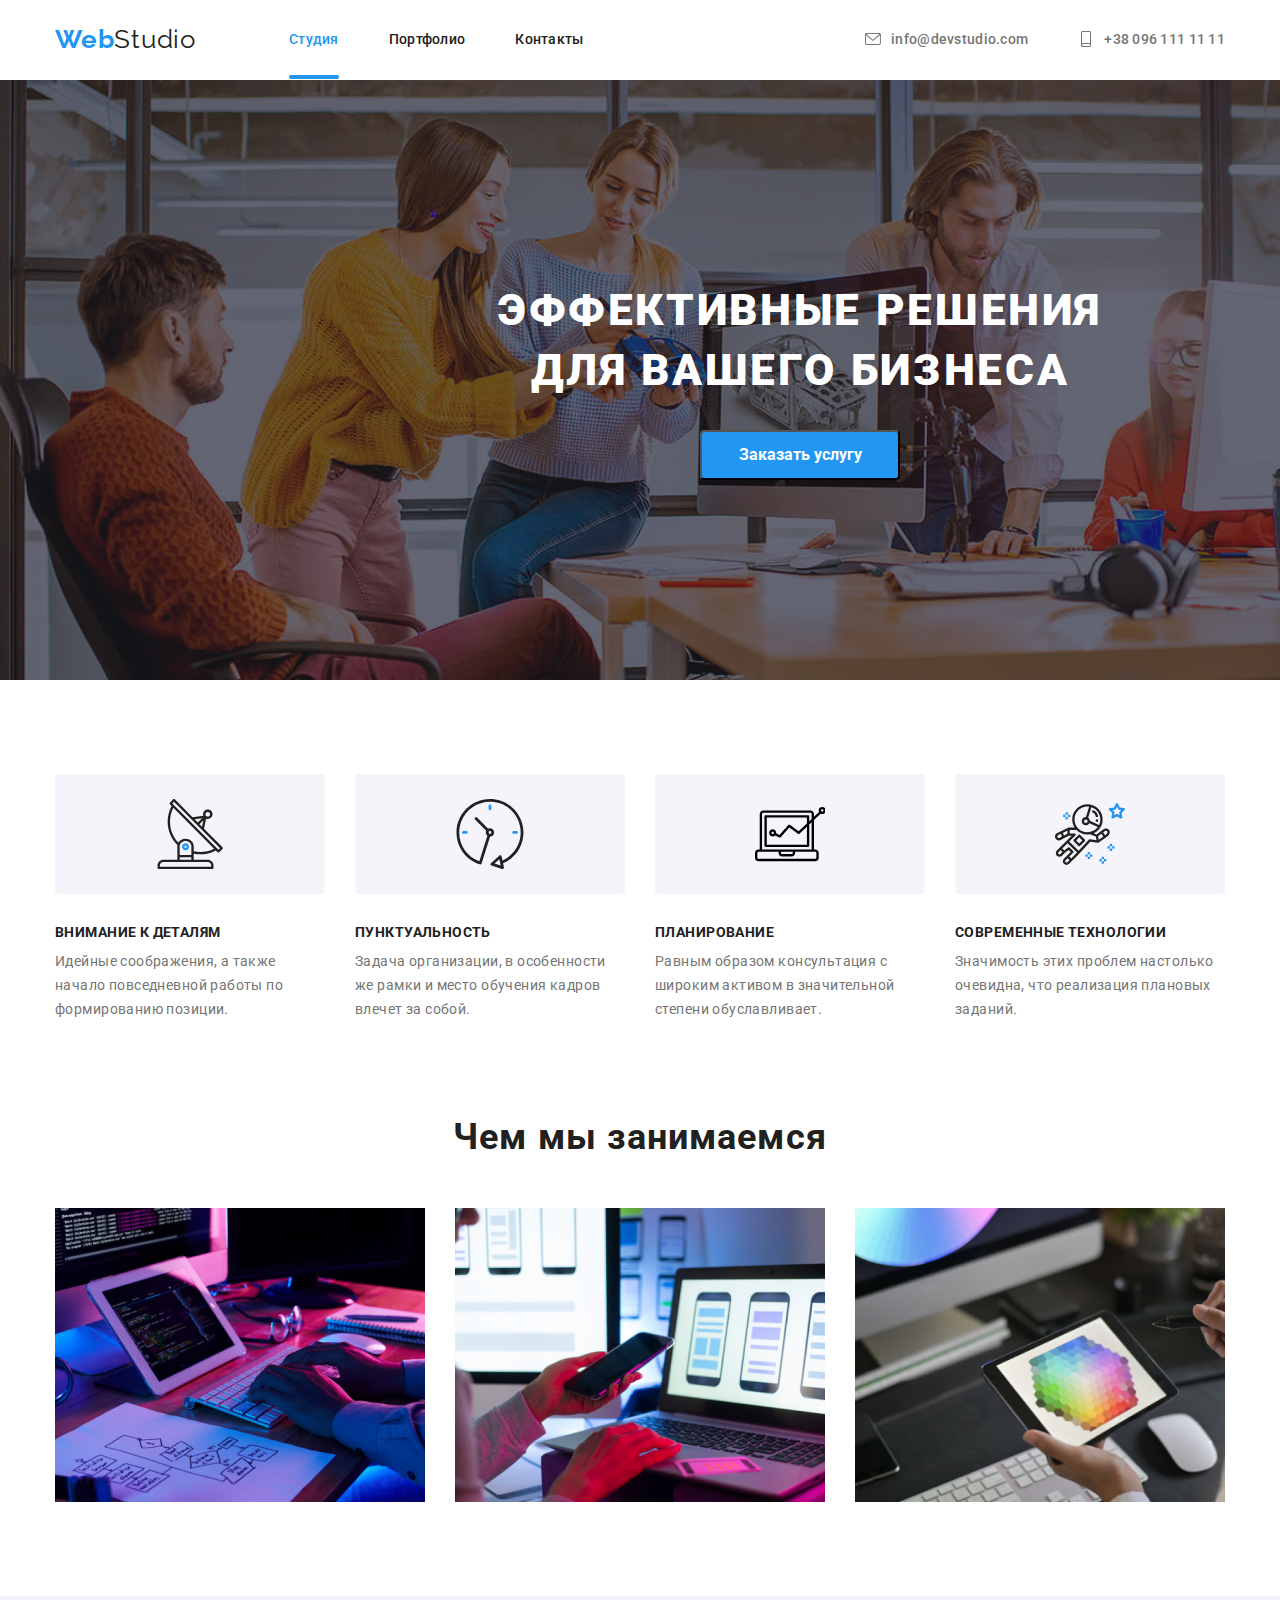
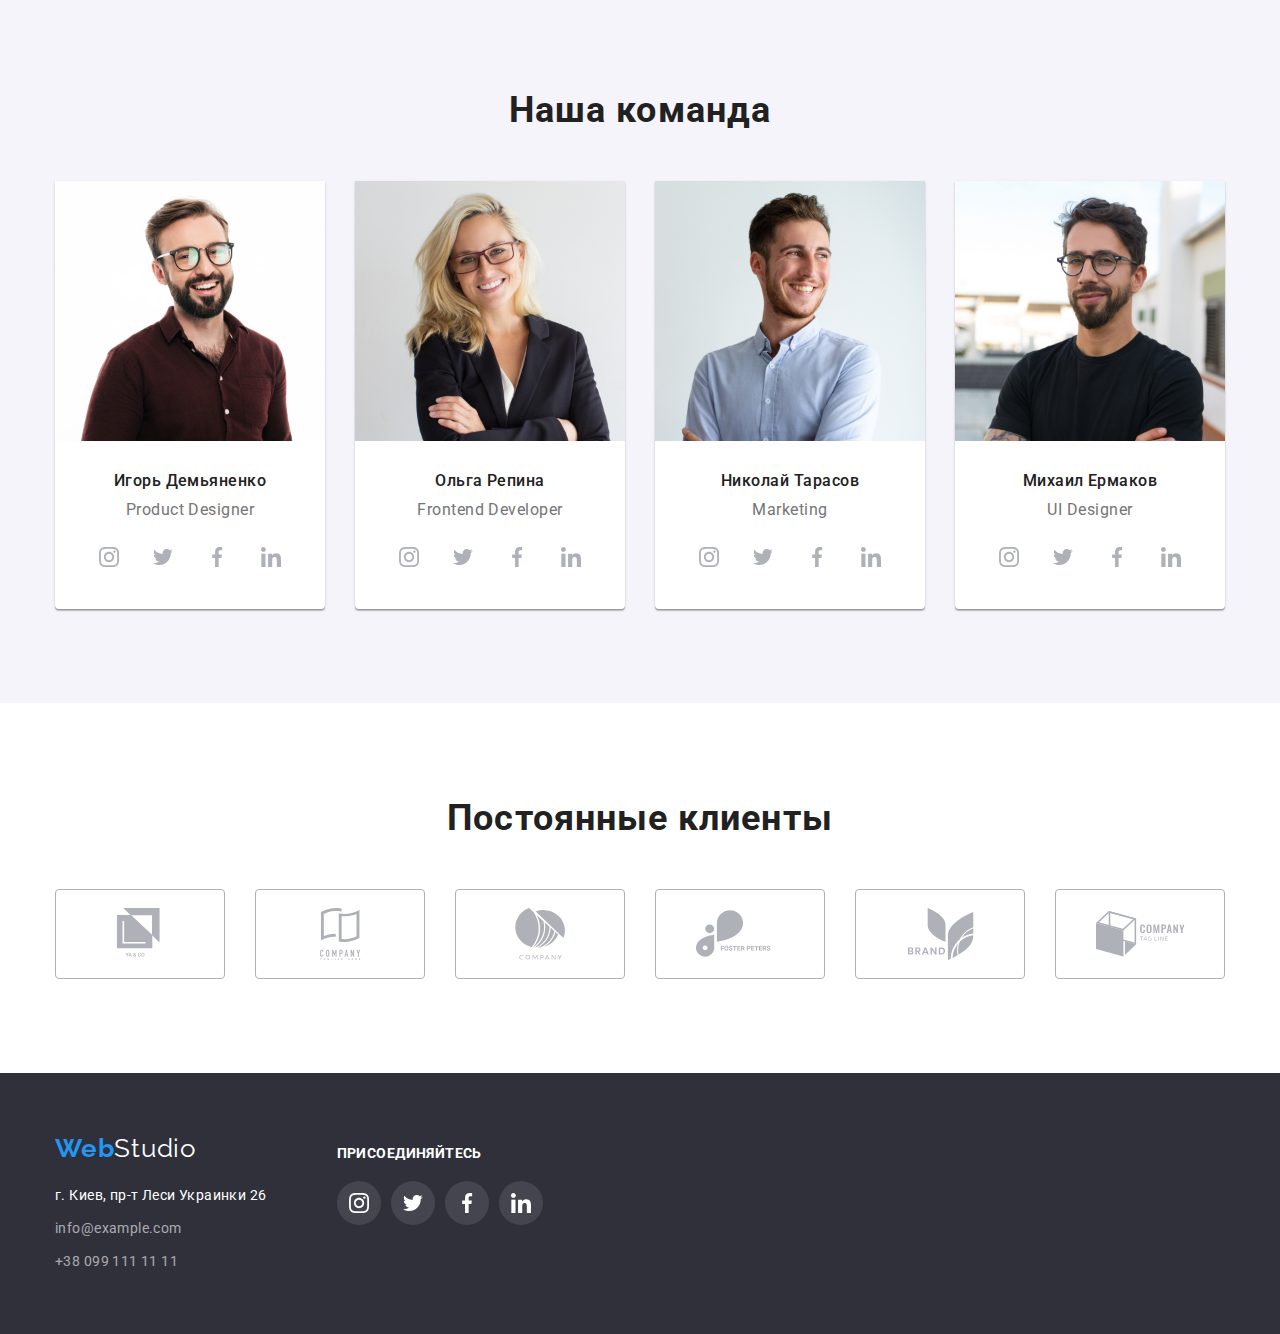
==== index.html @ 13886eb4 "1" ====
<!DOCTYPE html>
<html lang="ru">
<head>
    <meta charset="UTF-8">
    <meta name="viewport" content="width=device-width, initial-scale=1.0">
    <title>Web Studio</title>
    <link rel="stylesheet" href="https://cdnjs.cloudflare.com/ajax/libs/modern-normalize/1.0.0/modern-normalize.min.css" />
    <link rel="preconnect" href="https://fonts.gstatic.com">
    <link
        href="https://fonts.googleapis.com/css2?family=Oleo+Script&family=Raleway:wght@700&family=Roboto:wght@400;500;700;900&display=swap"
        rel="stylesheet">
        <link rel="stylesheet" href="/css/styles.css">
</head>
<body>
    <header class="header">
       <div class="container">
            <a class="header-logo" href="/index.html" lang="en"><span class="header-logo-span-web">Web</span><span
                    class="header-logo-span-studio">Studio</span></a>
            <nav class="navigation">
                <ul class="navigation-list">
                    <li class="navigation-list-item"><a class="navigation-list-item-link link-accent" href="/index.html">Студия</a></li>
                    <li class="navigation-list-item"><a class="navigation-list-item-link" href="/portfolio.html">Портфолио</a></li>
                    <li class="navigation-list-item"><a class="navigation-list-item-link" href="#">Контакты</a></li>
                </ul>
            </nav>
            <ul class="header-contact">
                <li class="header-contact-item">
                    <a class="header-contact-item-link"
                        href="mailto:info@devstudio.com"><svg class="header-contact-link-icon">
                            <use href="/images/sprite.svg#icon-envelope"></use>
                        </svg>  <span>info@devstudio.com</span></a></li>
                <li class="header-contact-item"><a class="header-contact-item-link" href="tel:+380961111111"> <svg class="header-contact-link-icon">
                    <use href="/images/sprite.svg#icon-smartphone"></use>
                </svg>  <span>+38 096 111 11 11</span></a>
                </li>
            </ul>
       </div>
    </header>
    <main>
        <!-- HERO -->
        <section class="hero">
            <div class="container">
                <h1 class="hero-title">ЭФФЕКТИВНЫЕ РЕШЕНИЯ <br> ДЛЯ ВАШЕГО БИЗНЕСА</h1>
                <button class="modal-btn" type="button" data-modal-open><span class="modal-btn-text">Заказать услугу</span></button>
            </div>
        </section>
        <!-- Features -->
        <section class="features">
            <div class="container">
                <h2 class="visually-hidden">Особенности</h2>
                <ul class="features-list">
                    <li class="features-list-item">
                        <div class="features-list-icon-border">
                        <svg class="features-list-icon">
                            <use href="/images/sprite.svg#icon-satellite-antenna"></use>
                        </svg>
                        </div>
                        <h3 class="features-list-item-title">ВНИМАНИЕ К ДЕТАЛЯМ</h3>
                        <p class="features-list-item-text">Идейные соображения, а также <br>
                            начало повседневной работы по <br>
                            формированию позиции.
                        </p>
                    </li>
                    <li class="features-list-item">
                        <div class="features-list-icon-border">
                        <svg class="features-list-icon">
                            <use href="/images/sprite.svg#icon-clock"></use>
                        </svg>
                        </div>
                        <h3 class="features-list-item-title">ПУНКТУАЛЬНОСТЬ</h3>
                        <p class="features-list-item-text">Задача организации, в особенности <br>
                            же рамки и место обучения кадров <br>
                            влечет за собой.
                        </p>
                    </li>
                    <li class="features-list-item">
                        <div class="features-list-icon-border">
                        <svg class="features-list-icon">
                            <use href="/images/sprite.svg#icon-computer"></use>
                        </svg>
                        </div>
                        <h3 class="features-list-item-title">ПЛАНИРОВАНИЕ</h3>
                        <p class="features-list-item-text">Равным образом консультация с <br>
                            широким активом в значительной <br>
                            степени обуславливает.
                        </p>
                    </li>
                    <li class="features-list-item">
                        <div class="features-list-icon-border">
                        <svg class="features-list-icon">
                            <use href="/images/sprite.svg#icon-astronaut"></use>
                        </svg>
                        </div>
                        <h3 class="features-list-item-title">СОВРЕМЕННЫЕ ТЕХНОЛОГИИ</h3>
                        <p class="features-list-item-text">Значимость этих проблем настолько <br>
                            очевидна, что реализация плановых <br>
                            заданий.
                        </p>
                    </li>
                </ul>
            </div>
        </section>
        <!--ACTIVITIES-->
        <section class="activities">
            <div class="container">
                <h2 class="activities-title">Чем мы занимаемся</h2>
                <ul class="activities-list">
                    <li class="activities-list-item">
                        <img class="activities-list-item-img" src="/images/img.jpg" alt="сотрудник печатает на клавиатуре" width="370"
                            height="294">
                    </li>
                    <li class="activities-list-item">
                        <img class="activities-list-item-img" src="/images/img-1.jpg" alt="девушка использует смартфон" width="370"
                            height="294">
                    </li>
                    <li class="activities-list-item">
                        <img class="activities-list-item-img" src="/images/img-2.jpg" alt="сотрудник использует палитру на планшете"
                            width="370" height="294">
                    </li>
                </ul>
            </div>
        </section>
        <!--TEAM-->
        <section class="team">
            <div class="container">
                <h2 class="team-title">Наша команда</h2>
                <ul class="team-list">
                    <li class="team-list-item">
                        <img class="team-list-iteam-img" src="/images/team/img.jpg" alt="фото Игоря Демьяненко" width="270"
                            height="260">
                            
                        <h3 class="team-list-item-title">Игорь Демьяненко</h3>
                        <p class="team-list-item-text" lang="en">Product Designer</p>
                        <ul class="team-social-link-list">
                            <li class="team-social-link-list-item">
                            <a class="team-social-link" href="">
                                <svg class="team-social-icon">
                                    <use href="/images/sprite.svg#icon-instagram"></use>
                                </svg>
                            </a>
                            </li>
                            <li class="team-social-link-list-item">
                            <a class="team-social-link" href="">
                                <svg class="team-social-icon">
                                    <use href="/images/sprite.svg#icon-twiter"></use>
                                </svg>
                            </a>
                            </li>
                            <li class="team-social-link-list-item">
                            <a class="team-social-link" href="">
                                <svg class="team-social-icon">
                                    <use href="/images/sprite.svg#icon-facebook"></use>
                                </svg>
                            </a>
                            </li>
                            <li class="team-social-link-list-item">
                            <a class="team-social-link" href="">
                                <svg class="team-social-icon">
                                    <use href="/images/sprite.svg#icon-linkedin"></use>
                                </svg>
                            </a>
                            </li>
                        </ul>
                        
                    </li>
                    <li class="team-list-item">
                        <img class="team-list-iteam-img" src="/images/team/img-1.jpg" alt="фото Ольги Репиной" width="270" height="260">
                     
                        <h3 class="team-list-item-title">Ольга Репина</h3>
                        <p class="team-list-item-text" lang="en">Frontend Developer</p>
                        <ul class="team-social-link-list">
                            <li class="team-social-link-list-item">
                                <a class="team-social-link" href="">
                                    <svg class="team-social-icon">
                                        <use href="/images/sprite.svg#icon-instagram"></use>
                                    </svg>
                                </a>
                            </li>
                            <li class="team-social-link-list-item">
                                <a class="team-social-link" href="">
                                    <svg class="team-social-icon">
                                        <use href="/images/sprite.svg#icon-twiter"></use>
                                    </svg>
                                </a>
                            </li>
                            <li class="team-social-link-list-item">
                                <a class="team-social-link" href="">
                                    <svg class="team-social-icon">
                                        <use href="/images/sprite.svg#icon-facebook"></use>
                                    </svg>
                                </a>
                            </li>
                            <li class="team-social-link-list-item">
                                <a class="team-social-link" href="">
                                    <svg class="team-social-icon">
                                        <use href="/images/sprite.svg#icon-linkedin"></use>
                                    </svg>
                                </a>
                            </li>
                        </ul>
                      
                    </li>
                    <li class="team-list-item">
                        <img class="team-list-iteam-img" src="/images/team/img-2.jpg" alt="фото Николая Тарасова" width="270"
                            height="260">
                        
                        <h3 class="team-list-item-title">Николай Тарасов</h3>
                        <p class="team-list-item-text" lang="en">Marketing</p>
                    <ul class="team-social-link-list">
                        <li class="team-social-link-list-item">
                            <a class="team-social-link" href="">
                                <svg class="team-social-icon">
                                    <use href="/images/sprite.svg#icon-instagram"></use>
                                </svg>
                            </a>
                        </li>
                        <li class="team-social-link-list-item">
                            <a class="team-social-link" href="">
                                <svg class="team-social-icon">
                                    <use href="/images/sprite.svg#icon-twiter"></use>
                                </svg>
                            </a>
                        </li>
                        <li class="team-social-link-list-item">
                            <a class="team-social-link" href="">
                                <svg class="team-social-icon">
                                    <use href="/images/sprite.svg#icon-facebook"></use>
                                </svg>
                            </a>
                        </li>
                        <li class="team-social-link-list-item">
                            <a class="team-social-link" href="">
                                <svg class="team-social-icon">
                                    <use href="/images/sprite.svg#icon-linkedin"></use>
                                </svg>
                            </a>
                        </li>
                    </ul>
                    </li>
                    <li class="team-list-item">
                        <img class="team-list-iteam-img" src="/images/team/img-3.jpg" alt="фото Михаила Ермакова" width="270"
                            height="260">
                            
                        <h3 class="team-list-item-title">Михаил Ермаков</h3>
                        <p class="team-list-item-text" lang="en">UI Designer</p>
                        <ul class="team-social-link-list">
                            <li class="team-social-link-list-item">
                                <a class="team-social-link" href="">
                                    <svg class="team-social-icon">
                                        <use href="/images/sprite.svg#icon-instagram"></use>
                                    </svg>
                                </a>
                            </li>
                            <li class="team-social-link-list-item">
                                <a class="team-social-link" href="">
                                    <svg class="team-social-icon">
                                        <use href="/images/sprite.svg#icon-twiter"></use>
                                    </svg>
                                </a>
                            </li>
                            <li class="team-social-link-list-item">
                                <a class="team-social-link" href="">
                                    <svg class="team-social-icon">
                                        <use href="/images/sprite.svg#icon-facebook"></use>
                                    </svg>
                                </a>
                            </li>
                            <li class="team-social-link-list-item">
                                <a class="team-social-link" href="">
                                    <svg class="team-social-icon">
                                        <use href="/images/sprite.svg#icon-linkedin"></use>
                                    </svg>
                                </a>
                            </li>
                        </ul>
                        
                    </li>
                </ul>
            </div>
        </section>
        <!--Partners-->
        <section class="partners">
            <div class="container">
            <h2 class="partners-title">Постоянные клиенты</h2>
            <ul class="partners-logo-list">
                <li class="partners-logo-list-item">
                    <a class="partners-logo-link" href="">
                        <svg class="partners-logo-icon">
                            <use href="/images/sprite.svg#icon-logo-1" ></use>
                        </svg>
                    </a>
                </li>
                <li class="partners-logo-list-item">
                    <a class="partners-logo-link" href="">
                    <svg class="partners-logo-icon">
                        <use href="/images/sprite.svg#icon-logo-2" ></use>
                    </svg>
                    </a>
                </li>
                <li class="partners-logo-list-item">
                    <a class="partners-logo-link" href="">
                    <svg class="partners-logo-icon">
                        <use href="/images/sprite.svg#icon-logo-3" ></use>
                    </svg>
                    </a>
                </li>
                <li class="partners-logo-list-item">
                    <a class="partners-logo-link" href="">
                    <svg class="partners-logo-icon">
                        <use href="/images/sprite.svg#icon-logo-4" ></use>
                    </svg>
                    </a>
                </li>
                <li class="partners-logo-list-item">
                    <a class="partners-logo-link" href="">
                    <svg class="partners-logo-icon">
                        <use href="/images/sprite.svg#icon-logo-5" ></use>
                    </svg>
                    </a>
                </li>
                <li class="partners-logo-list-item">
                    <a class="partners-logo-link" href="">
                    <svg class="partners-logo-icon">
                        <use href="/images/sprite.svg#icon-logo-6" ></use>
                    </svg>
                    </a>
                </li>
            </ul>
            </div>
        </section>
    </main>
    <footer class="footer">
        <div class="container">
            <div class="footer-logo-adress">
            <a class="footer-logo" href="/index.html" lang="en"><span class="footer-logo-span-web">Web</span><span
                    class="footer-logo-span-studio">Studio</span></a>
            <address class="footer-adress">
                <ul class="footer-adress-list">
                    <li class="footer-adress-list-item">
                        <a class="footer-adress-list-item-link-map" href="https://goo.gl/maps/MqSdqKukaZppkvyj8">г. Киев, пр-т Леси
                            Украинки 26</a>
                    </li>
                    <li class="footer-adress-list-item">
                        <a class="footer-adress-list-item-link" href="mailto:info@example.com">info@example.com</a>
                    </li>
                    <li class="footer-adress-list-item">
                        <a class="footer-adress-list-item-link" href="tel:+380991111111">+38 099 111 11 11</a>
                    </li>
                </ul>
                </address>
                </div>
                <div class="footer-social-links">
                <h3 class="footer-social-link-list-title">присоединяйтесь</h3>
                <ul class="footer-social-link-list">
                    <li class="footer-social-link-list-item">
                        <a class="footer-social-link" href="">
                            <svg class="footer-social-icon">
                                <use href="/images/sprite.svg#icon-instagram"></use>
                            </svg>
                        </a>
                    </li>
                    <li class="footer-social-link-list-item">
                        <a class="footer-social-link" href="">
                            <svg class="footer-social-icon">
                                <use href="/images/sprite.svg#icon-twiter"></use>
                            </svg>
                        </a>
                    </li>
                    <li class="footer-social-link-list-item">
                        <a class="footer-social-link" href="">
                            <svg class="footer-social-icon">
                                <use href="/images/sprite.svg#icon-facebook"></use>
                            </svg>
                        </a>
                    </li>
                    <li class="footer-social-link-list-item">
                        <a class="footer-social-link" href="">
                            <svg class="footer-social-icon">
                                <use href="/images/sprite.svg#icon-linkedin"></use>
                            </svg>
                        </a>
                    </li>
                </ul>
                </div>
  </div> 
    </footer>

    <div class="backdrop is-hidden" data-modal>
        <div class="modal">
            <button type="button" class="close-btn" data-modal-close>
                <svg class="close-btn-icon">
                    <use href="/images/sprite.svg#icon-close"></use>
                </svg>
            </button>
        </div>
    </div>
    <script src="./js/modal.js"></script>
</body>
</html>
---- css/styles.css ----
a {
  text-decoration: none;
}

ul,
ol {
  list-style: none;
  margin: 0;
  padding: 0;
}

h1,
h2,
h3,
h4,
h5,
h6 {
  margin: 0;
}

p {
  margin: 0;
}

img {
  display: block;
}

.container {
  width: 1200px;
  padding: 0 15px;
  margin: 0 auto;
}

/*=================HEADER======================*/

.header {
  padding-top: 24px;
  padding-bottom: 25px;
}

.header .container {
  display: flex;
  align-items: center;
}

.navigation {
  display: flex;
  align-items: center;
}

.navigation-list {
  display: flex;
}

.navigation-list-item:not(:last-child) {
  margin-right: 50px;
}

.header-contact {
  display: flex;
}

.header-logo {
  margin-right: 93px;
}

.header-contact {
  margin-left: auto;
}

.header-contact-item:not(:last-child) {
  margin-right: 50px;
}

.header-logo-span-web {
  font-family: 'Raleway', sans-serif;
  font-style: normal;
  font-weight: 700;
  font-size: 26px;
  line-height: 1.192;

  letter-spacing: 0.03em;

  color: #2196f3;
}

.header-logo-span-studio {
  font-family: 'Raleway', sans-serif;
  font-style: normal;
  font-weight: 400;
  font-size: 26px;
  line-height: 1.192;

  letter-spacing: 0.03em;

  color: #212121;
}

.navigation-list-item-link {
  position: relative;
  font-family: 'Roboto', sans-serif;
  font-style: normal;
  font-weight: 500;
  font-size: 14px;
  line-height: 1.143;
  letter-spacing: 0.02em;
  cursor: pointer;
  color: #212121;

  transition-property: color;
  transition-duration: 500ms;
  transition-timing-function: cubic-bezier(0.4, 0, 0.2, 1);
}

.link-accent {
  color: #2196f3;
}

.link-accent::after {
  content: '';
  position: absolute;
  display: block;
  width: 100%;
  height: 4px;
  top: 43.5px;
  background-color: #2196f3;
  border-radius: 2px;
}

.navigation-list-item-link:hover,
.navigation-list-item-link:focus {
  color: #2196f3;
}

.navigation-list-item-link:active {
  color: #2196f3;
}

.header-contact-item-link {
  display: flex;
  font-family: 'Roboto', sans-serif;
  font-style: normal;
  font-weight: 500;
  font-size: 14px;
  line-height: 1.143;
  letter-spacing: 0.02em;
  cursor: pointer;

  color: #757575;

  transition-property: color;
  transition-duration: 500ms;
  transition-timing-function: cubic-bezier(0.4, 0, 0.2, 1);
}

.header-contact-item-link:hover,
.header-contact-item-link:focus {
  color: #2196f3;
}

.header-contact-link-icon {
  width: 16px;
  height: 16px;
  fill: #757575;
  margin-right: 10px;
}

.header-contact-item-link:hover .header-contact-link-icon,
.header-contact-item-link:focus .header-contact-link-icon {
  fill: #2196f3;
}

/*=================HEADER END======================*/

/*=================HERO======================*/

.hero {
  padding-top: 200px;
  padding-bottom: 200px;
  width: 1600px;
  height: 600px;
  margin: 0 auto;
  background-image: linear-gradient(
      rgba(47, 48, 58, 0.4),
      rgba(47, 48, 58, 0.4)
    ),
    url(/images/hero-background.jpg);
  background-repeat: no-repeat;
  background-position: center;
  background-size: cover;
}

.hero .container {
  display: block;
}

.hero-title {
  font-family: 'Roboto', sans-serif;
  font-style: normal;
  font-weight: 900;
  font-size: 44px;
  line-height: 1.364;

  text-align: center;
  letter-spacing: 0.06em;
  text-transform: uppercase;

  color: #ffffff;
}

.modal-btn {
  min-width: 200px;
  height: 50px;
  margin-left: 485px;
  margin-right: 485px;
  margin-top: 30px;
  background: #2196f3;
  border-radius: 4px;
  box-shadow: 0px 4px 4px rgba(0, 0, 0, 0.15);
  cursor: pointer;
}

.modal-btn-text {
  font-family: 'Roboto', sans-serif;
  font-style: normal;
  font-weight: 700;
  font-size: 16px;
  line-height: 1.875;

  color: #ffffff;
}

/*=================HERO END======================*/

/*=================FEATURES======================*/

.features {
  padding-top: 94px;
  padding-bottom: 94px;
}

.features .container {
  display: flex;
  align-items: center;
}

.features-list {
  display: flex;
}

.features-list-item {
  min-width: 270px;
}

.features-list-item:not(:last-child) {
  margin-right: 30px;
}

.visually-hidden {
  position: absolute;
  width: 1px;
  height: 1px;
  margin: -1px;
  border: 0;
  padding: 0;

  white-space: nowrap;
  clip-path: inset(100%);
  clip: rect(0 0 0 0);
  overflow: hidden;
}

.features-list-item-title {
  font-family: 'Roboto', sans-serif;
  font-style: normal;
  font-weight: 700;
  font-size: 14px;
  line-height: 1.143;
  letter-spacing: 0.03em;
  text-transform: uppercase;
  margin-top: 30px;

  color: #212121;
}

.features-list-item-text {
  font-family: 'Roboto', sans-serif;
  font-style: normal;
  font-weight: 400;
  font-size: 14px;
  line-height: 1.714;

  letter-spacing: 0.03em;

  color: #757575;
  margin-top: 10px;
}

.features-list-icon-border {
  width: 270px;
  height: 120px;

  background: #f5f4fa;
  border-radius: 4px;
}

.features-list-icon {
  width: 70px;
  height: 70px;
  margin-top: 25px;
  margin-bottom: 25px;
  margin-left: 100px;
  margin-right: 100px;
}

/*=================FEATURES END======================*/

/*=================ACTIVITIES======================*/

.activities {
  padding-bottom: 94px;
}

.activities-title {
  font-family: 'Roboto', sans-serif;
  font-style: normal;
  font-weight: 700;
  font-size: 36px;
  line-height: 1.167;
  text-align: center;
  letter-spacing: 0.03em;

  color: #212121;
}

.activities-list {
  display: flex;
  margin-top: 50px;
}

.activities-list-item:not(:last-child) {
  margin-right: 30px;
}

/*=================ACTIVITIES END======================*/

/*=================TEAM======================*/

.team {
  padding-top: 94px;
  padding-bottom: 94px;
  background-color: #f5f4fa;
}

.team-list {
  display: flex;
  margin-top: 50px;
}

.team-list-item-title {
  margin-top: 30px;
  margin-bottom: 10px;
}

.team-list-item-text {
  margin-bottom: 30px;
}

.team-list-item:not(:last-child) {
  margin-right: 30px;
}

.team-list-item {
  background-color: #ffffff;
  min-width: 270px;
  border-radius: 0px 0px 4px 4px;
  box-shadow: 0px 1px 3px rgba(0, 0, 0, 0.12), 0px 1px 1px rgba(0, 0, 0, 0.14),
    0px 2px 1px rgba(0, 0, 0, 0.2);
}

.team-title {
  font-family: 'Roboto', sans-serif;
  font-style: normal;
  font-weight: 700;
  font-size: 36px;
  line-height: 1, 167;
  text-align: center;
  letter-spacing: 0.03em;

  color: #212121;
}

.team-list-item-title {
  font-family: 'Roboto', sans-serif;
  font-style: normal;
  font-weight: 500;
  font-size: 16px;
  line-height: 1.188;

  text-align: center;
  letter-spacing: 0.03em;

  color: #212121;
}

.team-list-item-text {
  font-family: 'Roboto', sans-serif;
  font-style: normal;
  font-weight: 400;
  font-size: 16px;
  line-height: 1.188;
  margin-bottom: 16px;

  text-align: center;
  letter-spacing: 0.03em;

  color: #757575;
}

.team-social-link-list {
  display: flex;
  justify-content: space-between;
  width: 206px;
  height: 44px;
  margin-bottom: 30px;
  margin-left: 32px;
  margin-right: 32px;
}

.team-social-link {
  display: flex;
  justify-content: center;
  align-items: center;
  width: 44px;
  height: 44px;
  border-radius: 50%;
  background-color: white;

  transition-property: background-color;
  transition-duration: 500ms;
  transition-timing-function: cubic-bezier(0.4, 0, 0.2, 1);
}

.team-social-link:hover .team-social-icon,
.team-social-link:focus .team-social-icon {
  fill: #ffffff;
}

.team-social-link:hover,
.team-social-link:focus {
  background-color: #2196f3;
}

.team-social-icon {
  width: 20px;
  height: 20px;
  fill: #afb1b8;

  transition-property: fill;
  transition-duration: 500ms;
  transition-timing-function: cubic-bezier(0.4, 0, 0.2, 1);
}

/*=================TEAM END======================*/

/*=================PARTNERS======================*/

.partners {
  padding-top: 94px;
  padding-bottom: 94px;
}

.partners-title {
  font-family: 'Roboto', sans-serif;
  font-style: normal;
  font-weight: 700;
  font-size: 36px;
  line-height: 1.167;
  text-align: center;
  letter-spacing: 0.03em;
  margin-bottom: 50px;

  color: #212121;
}

.partners-logo-list {
  display: flex;
  justify-content: space-between;
}

.partners-logo-link {
  display: flex;
  justify-content: center;
  align-items: center;
  width: 170px;
  height: 90px;

  border: 1px solid #afb1b8;
  box-sizing: border-box;
  border-radius: 4px;

  transition-property: border;
  transition-duration: 500ms;
  transition-timing-function: cubic-bezier(0.4, 0, 0.2, 1);
}

.partners-logo-icon {
  width: 89px;
  height: 52px;
  fill: #afb1b8;

  transition-property: fill;
  transition-duration: 500ms;
  transition-timing-function: cubic-bezier(0.4, 0, 0.2, 1);
}

.partners-logo-link:hover,
.partners-logo-link:focus {
  border: 1px solid #2196f3;
}

.partners-logo-link:hover .partners-logo-icon,
.partners-logo-link:focus .partners-logo-icon {
  fill: #2196f3;
}

/*=================PARTNERS END======================*/

/*=================FOOTER======================*/

.footer {
  background-color: #2f303a;
  padding-top: 60px;
  padding-bottom: 60px;
}

.footer .container {
  display: flex;
}

.footer-logo-adress {
  display: block;
  margin-right: 70px;
}

.footer-social-links {
  width: 206px;
  height: 80px;
  display: block;
  margin-top: 12px;
}

.footer-adress {
  margin-top: 20px;
}

.footer-adress-list-item:not(:last-child) {
  margin-bottom: 9px;
}

.footer-social-link-list-title {
  width: 145px;
  height: 16px;
  font-family: 'Roboto', sans-serif;
  font-style: normal;
  font-weight: 700;
  font-size: 14px;
  line-height: 1.143;
  letter-spacing: 0.03em;
  text-transform: uppercase;

  color: #ffffff;
}

.footer-adress-list-item-link-map {
  font-family: 'Roboto', sans-serif;
  font-style: normal;
  font-weight: 400;
  font-size: 14px;
  line-height: 1.714;

  letter-spacing: 0.03em;

  color: #ffffff;
}

.footer-adress-list-item-link {
  font-family: 'Roboto', sans-serif;
  font-style: normal;
  font-weight: 400;
  font-size: 14px;
  line-height: 1.714;

  letter-spacing: 0.03em;

  color: rgba(255, 255, 255, 0.6);
}

.footer-logo-span-web {
  font-family: 'Raleway', sans-serif;
  font-style: normal;
  font-weight: 700;
  font-size: 26px;
  line-height: 1.192;

  letter-spacing: 0.03em;

  color: #2196f3;
}

.footer-logo-span-studio {
  font-family: 'Raleway', sans-serif;
  font-style: normal;
  font-weight: 400;
  font-size: 26px;
  line-height: 1.192;

  letter-spacing: 0.03em;

  color: white;
}

.footer-social-link-list {
  display: flex;
  justify-content: space-between;
  width: 206px;
  height: 44px;
  margin-top: 20px;
}

.footer-social-link {
  display: flex;
  justify-content: center;
  align-items: center;
  width: 44px;
  height: 44px;
  border-radius: 50%;
  background: rgba(255, 255, 255, 0.1);

  transition-property: background-color;
  transition-duration: 500ms;
  transition-timing-function: cubic-bezier(0.4, 0, 0.2, 1);
}

.footer-social-link:hover .team-social-icon,
.footer-social-link:focus .team-social-icon {
  fill: #ffffff;
}

.footer-social-link:hover,
.footer-social-link:focus {
  background-color: #2196f3;
}

.footer-social-icon {
  width: 20px;
  height: 20px;
  fill: #ffffff;

  transition-property: fill;
  transition-duration: 500ms;
  transition-timing-function: cubic-bezier(0.4, 0, 0.2, 1);
}
/*=================FOOTER END======================*/

/*=================PORTFOLIO======================*/

.portfolio-menu {
  padding-top: 94px;
  padding-bottom: 94px;
}

.portfolio-menu .container {
  width: 1200px;
  padding: 0 10px;
  margin: 0 auto;
}

.portfolio-filters-list {
  display: flex;
  justify-content: center;
  margin-bottom: 50px;
}

.portfolio-filters-list-item:not(:last-child) {
  margin-right: 8px;
}

.projecs-list-item-link {
  display: block;
}

.projects-list {
  display: flex;
  flex-wrap: wrap;
  margin-left: -30px;
  margin-top: -30px;
}

.projecs-list-item {
  margin-left: 30px;
  margin-top: 30px;
  background: #ffffff;
  box-sizing: border-box;
  border: 1px solid #eeeeee;
  flex-basis: calc(100% / 3 - 30px);

  transition-property: background-color, border, box-sizing, box-shadow;
  transition-duration: 500ms;
  transition-timing-function: cubic-bezier(0.4, 0, 0.2, 1);
}

.projecs-list-item .projecs-list-item-link {
  display: block;
  padding-bottom: 22px;
}

.projecs-list-item-title {
  font-family: 'Roboto', sans-serif;
  font-style: normal;
  font-weight: 700;
  font-size: 18px;
  line-height: 2;

  letter-spacing: 0.06em;
  margin-left: 24px;
  margin-right: 24px;
  margin-top: 20px;
  margin-bottom: 4px;
  color: #212121;
}

.projecs-list-item-text {
  font-family: 'Roboto', sans-serif;
  font-style: normal;
  font-weight: 400;
  font-size: 16px;
  line-height: 1.875;
  margin-left: 24px;
  margin-right: 24px;
  margin-bottom: 20px;
  letter-spacing: 0.03em;

  color: #757575;
}

.portfolio-filters-list-item-button {
  font-family: 'Roboto', sans-serif;
  font-style: normal;
  font-weight: 500;
  font-size: 16px;
  line-height: 1.625;
  border-radius: 4px;
  background: #f5f4fa;
  border: #ffffff;
  text-align: center;
  letter-spacing: 0.03em;
  cursor: pointer;

  color: #212121;
  padding: 6px 22px 6px 22px;

  transition-property: color, background-color;
  transition-duration: 500ms;
  transition-timing-function: cubic-bezier(0.4, 0, 0.2, 1);
}

.portfolio-filters-list-item-button:hover,
.portfolio-filters-list-item-button:focus {
  color: #ffffff;
  background-color: #2196f3;
}

.projecs-list-item:hover,
.projecs-list-item:focus {
  background-color: #ffffff;
  border: 1px solid #eeeeee;
  box-sizing: border-box;
  box-shadow: 0px 1px 1px rgba(0, 0, 0, 0.12), 0px 4px 4px rgba(0, 0, 0, 0.06),
    1px 4px 6px rgba(0, 0, 0, 0.16);
}

/*=================PORTFOLIO END======================*/

/*=================BACKDROP======================*/

.backdrop {
  position: fixed;
  left: 0;
  top: 0;
  width: 100%;
  height: 100%;
  background-color: rgba(0, 0, 0, 0.2);

  transition: all 500ms cubic-bezier(0.4, 0, 0.2, 1);
}

.modal {
  position: absolute;
  left: 50%;
  top: 50%;
  transform: translate(-50%, -50%);
  width: 528px;
  min-height: 581px;

  background-color: #ffffff;
  box-shadow: 0px 1px 3px rgba(0, 0, 0, 0.12), 0px 1px 1px rgba(0, 0, 0, 0.14),
    0px 2px 1px rgba(0, 0, 0, 0.2);
  border-radius: 4px;
}

.close-btn {
  display: flex;
  align-items: center;
  width: 30px;
  height: 30px;
  position: absolute;
  top: 8px;
  right: 8px;
  border: 1px solid rgba(0, 0, 0, 0.1);
  border-radius: 50%;
  background-color: #ffffff;
  box-sizing: border-box;
}

.close-btn-icon {
  width: 18px;
  height: 18px;
  fill: #000000;
}

.is-hidden {
  opacity: 0;
  visibility: hidden;
  pointer-events: none;
}

/*=================BACKDROP END======================*/
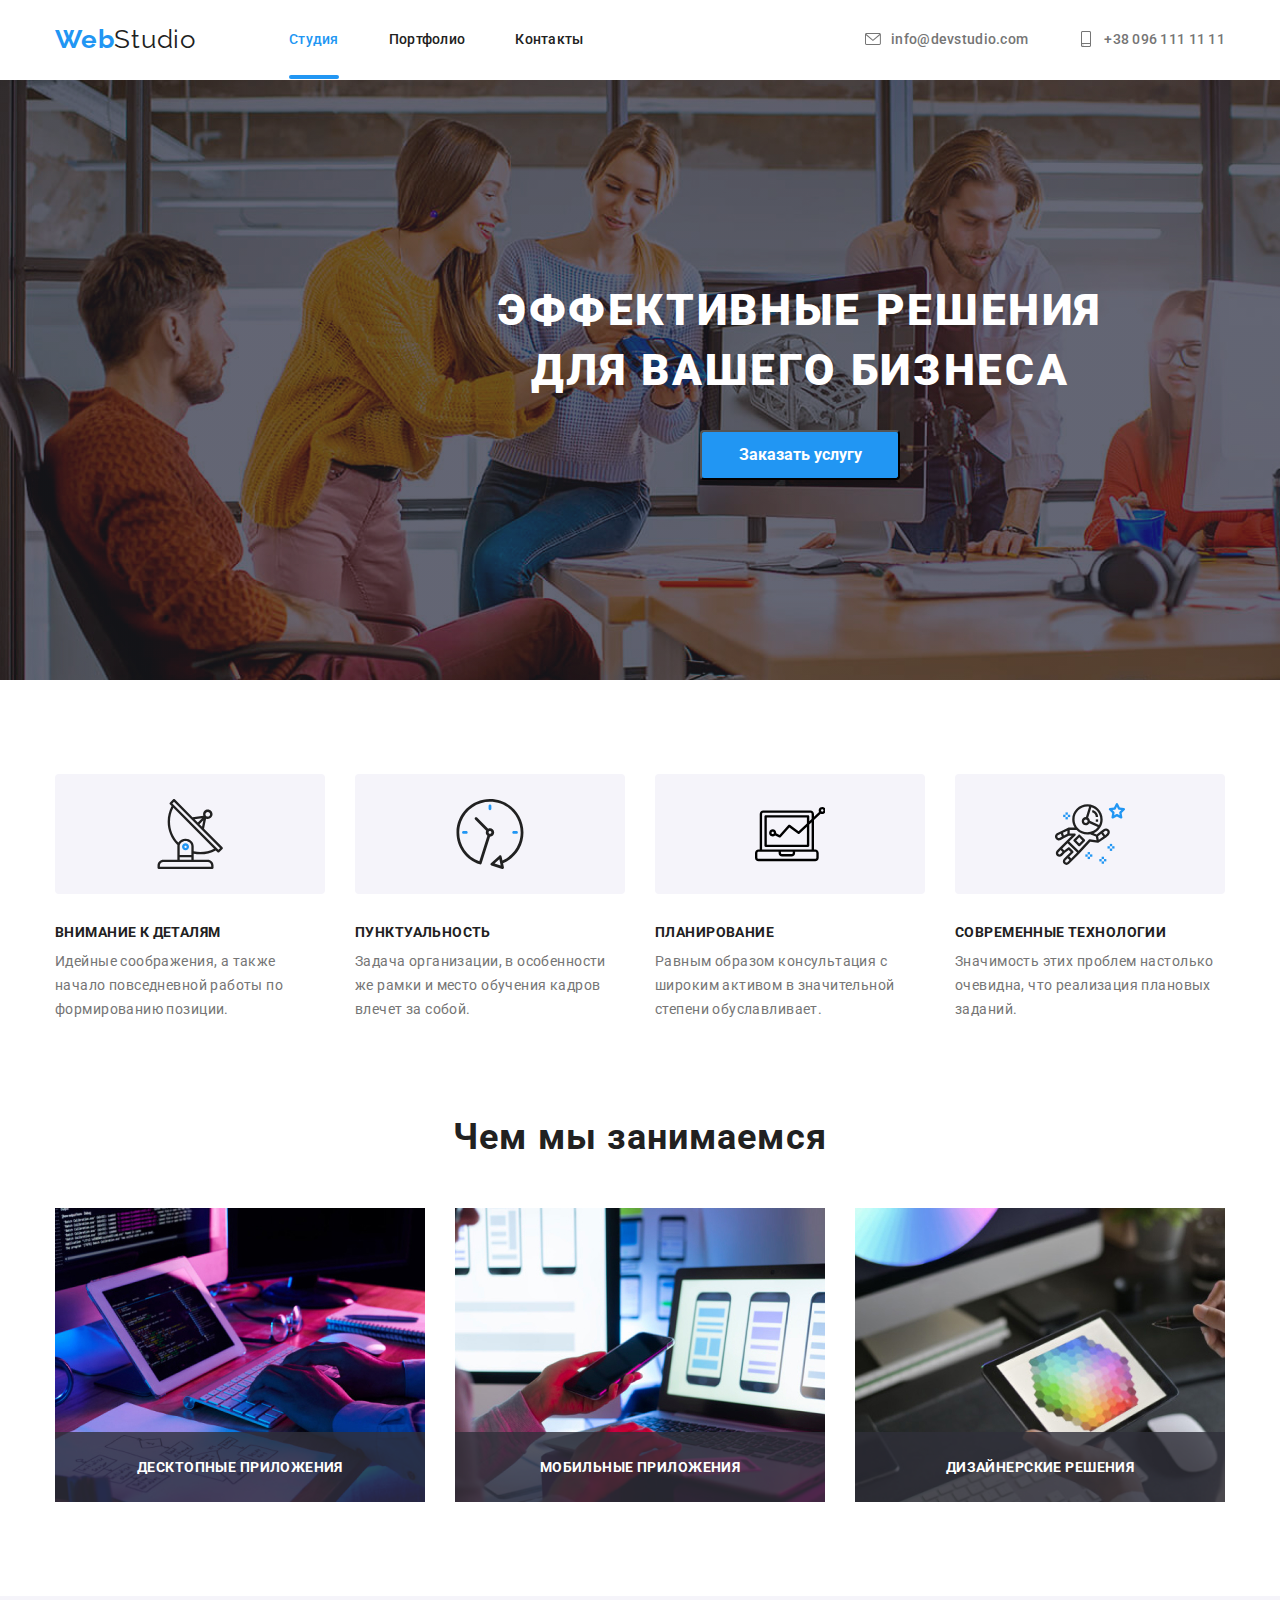
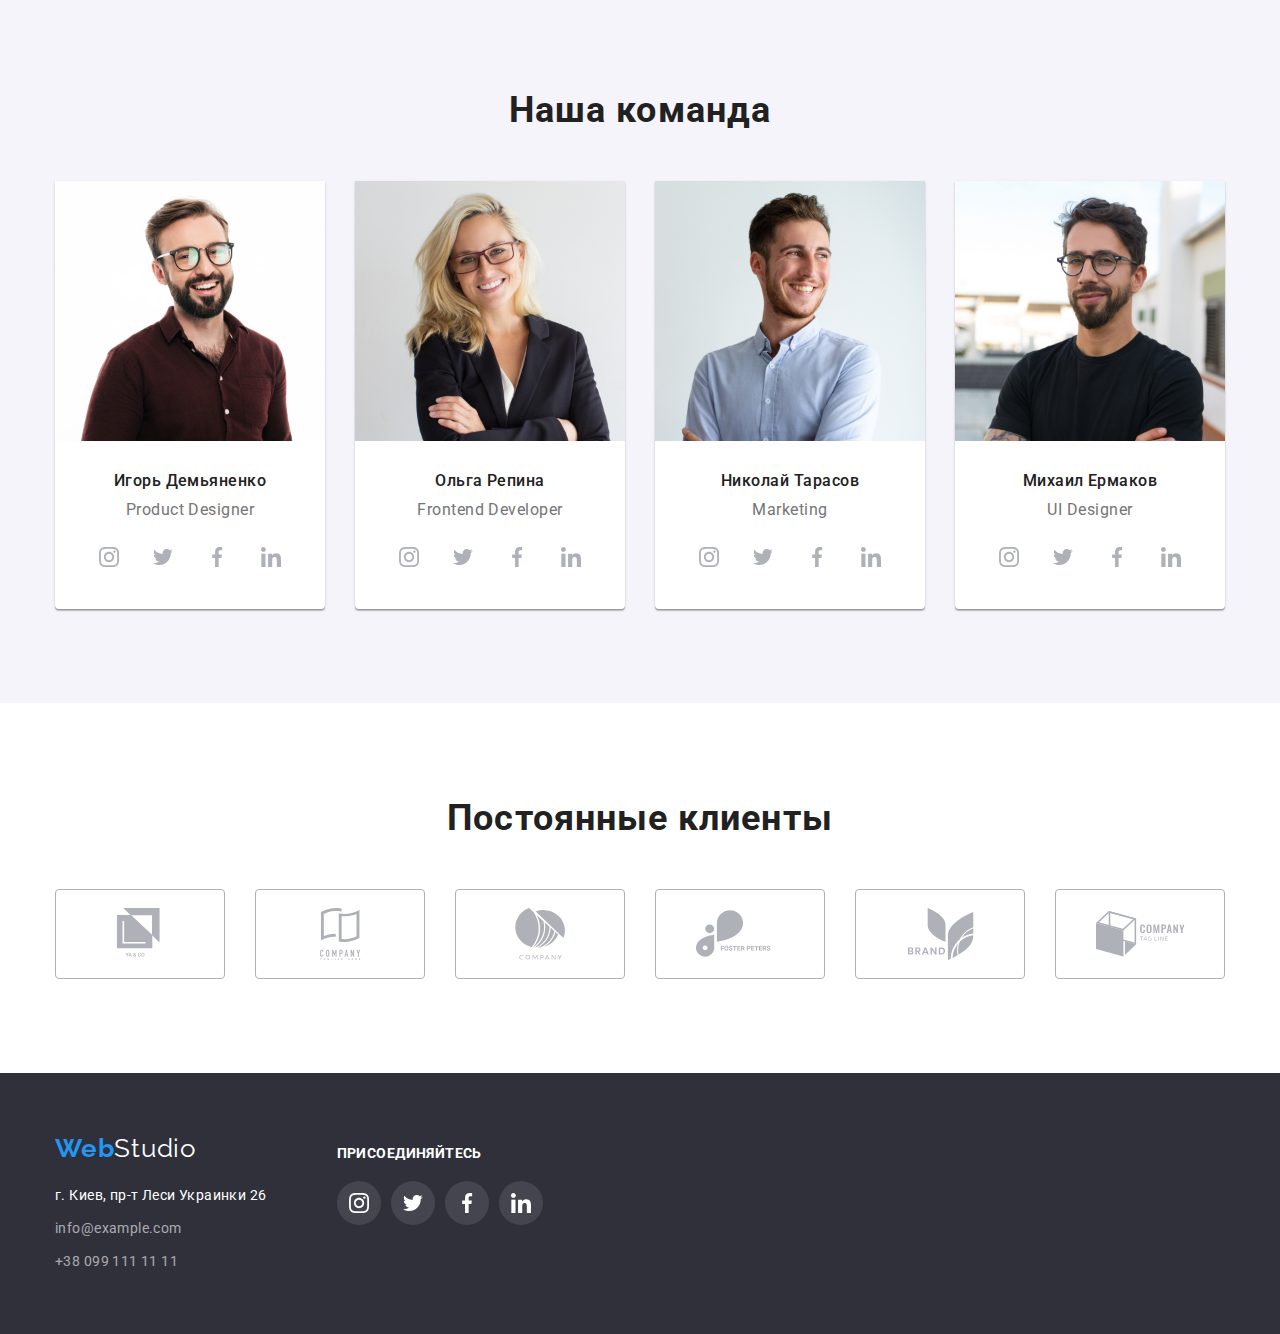
==== commit ba60b496: "2" ====
--- a/index.html
+++ b/index.html
@@ -108,14 +108,23 @@
                     <li class="activities-list-item">
                         <img class="activities-list-item-img" src="/images/img.jpg" alt="сотрудник печатает на клавиатуре" width="370"
                             height="294">
+                            <div class="activities-text-container">
+                                <p class="activities-text">Десктопные приложения</p>
+                            </div>
                     </li>
                     <li class="activities-list-item">
                         <img class="activities-list-item-img" src="/images/img-1.jpg" alt="девушка использует смартфон" width="370"
                             height="294">
+                            <div class="activities-text-container">
+                                <p class="activities-text">Мобильные приложения</p>
+                            </div>
                     </li>
                     <li class="activities-list-item">
                         <img class="activities-list-item-img" src="/images/img-2.jpg" alt="сотрудник использует палитру на планшете"
                             width="370" height="294">
+                        <div class="activities-text-container">
+                            <p class="activities-text">Дизайнерские решения</p>
+                        </div>
                     </li>
                 </ul>
             </div>
--- a/css/styles.css
+++ b/css/styles.css
@@ -343,6 +343,35 @@
   margin-right: 30px;
 }
 
+.activities-list-item {
+  position: relative;
+}
+
+.activities-text {
+  margin-top: 27px;
+  margin-bottom: 27px;
+  font-family: 'Roboto', sans-serif;
+  font-style: normal;
+  font-weight: bold;
+  font-size: 14px;
+  line-height: 1.143;
+  text-align: center;
+  letter-spacing: 0.03em;
+  text-transform: uppercase;
+
+  color: #ffffff;
+}
+
+.activities-text-container {
+  display: inline-flex;
+  justify-content: center;
+  position: absolute;
+  width: 370px;
+  height: 70px;
+  bottom: 0px;
+  background: rgba(47, 48, 58, 0.8);
+}
+
 /*=================ACTIVITIES END======================*/
 
 /*=================TEAM======================*/
@@ -689,6 +718,8 @@
 
 .projecs-list-item-link {
   display: block;
+  overflow: hidden;
+  position: relative;
 }
 
 .projects-list {
@@ -779,6 +810,38 @@
   box-sizing: border-box;
   box-shadow: 0px 1px 1px rgba(0, 0, 0, 0.12), 0px 4px 4px rgba(0, 0, 0, 0.06),
     1px 4px 6px rgba(0, 0, 0, 0.16);
+}
+
+.projecs-list-item-link:hover .overlay {
+  transform: translatey(0);
+}
+
+.overlay {
+  position: absolute;
+  top: 0;
+  left: 0;
+  padding-bottom: 110px;
+  width: 100%;
+  height: 100%;
+  background-color: rgba(33, 150, 243, 0.9);
+
+  transform: translatey(100%);
+  transition: transform 250ms ease;
+}
+
+.overlay > p {
+  margin-right: 24px;
+  margin-top: 63px;
+  margin-left: 24px;
+  font-family: 'Roboto', sans-serif;
+  font-style: normal;
+  font-weight: normal;
+  font-size: 18px;
+  line-height: 1.556;
+
+  letter-spacing: 0.03em;
+
+  color: #ffffff;
 }
 
 /*=================PORTFOLIO END======================*/
